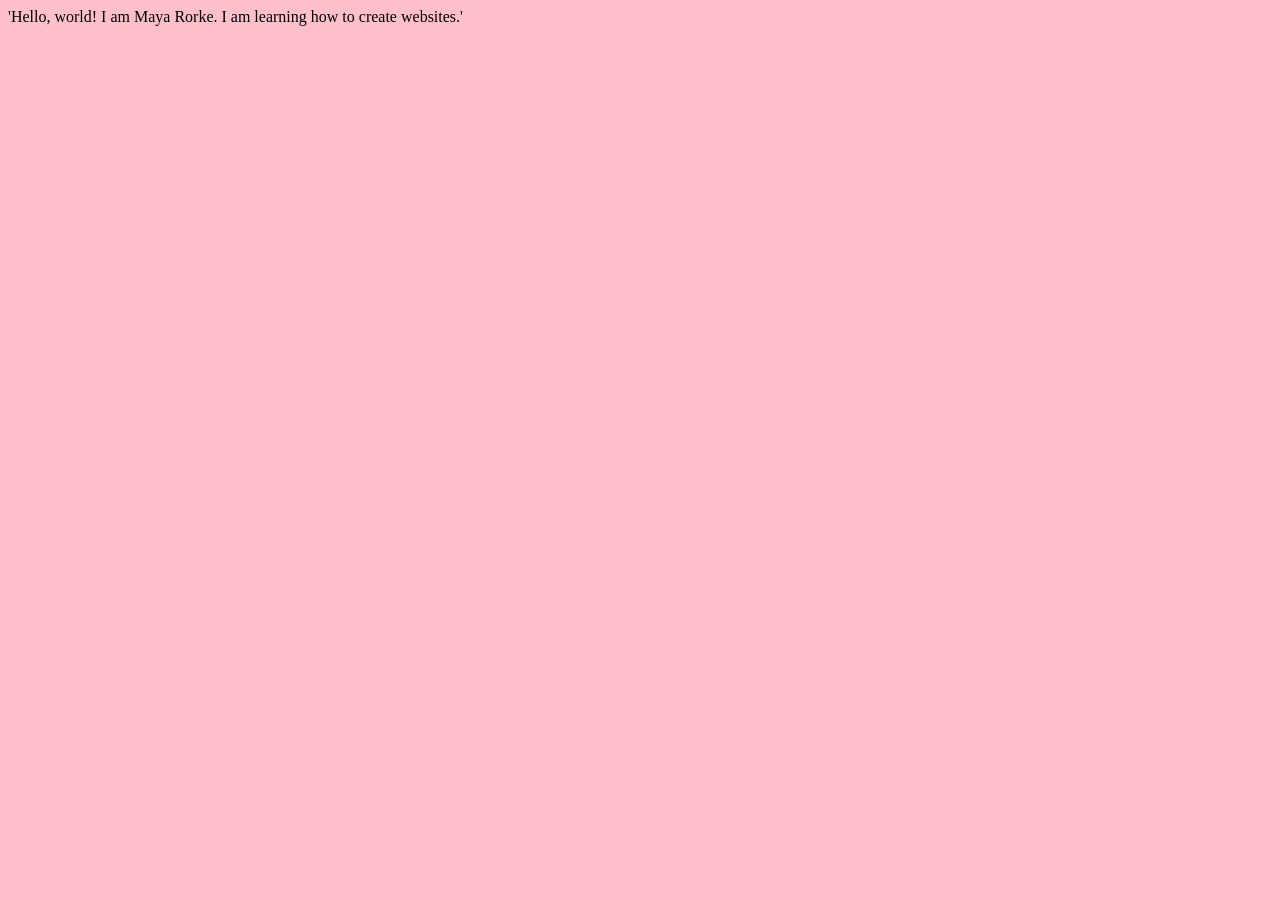
==== index.html @ 1657cd95 "Add files via upload" ====
<!DOCTYPE html>
<html lang="en">
<head>
    <meta charset="UTF-8">
    <meta name="viewport" content="width=device-width, initial-scale=1.0">
    <title>Maya's First Website</title>
    <link rel="stylesheet" href="styles.css">
</head>
<body>
    'Hello, world! I am Maya Rorke. I am learning how to create websites.'
</body>
</html>
---- styles.css ----
body {
    background-color:pink;
    
}
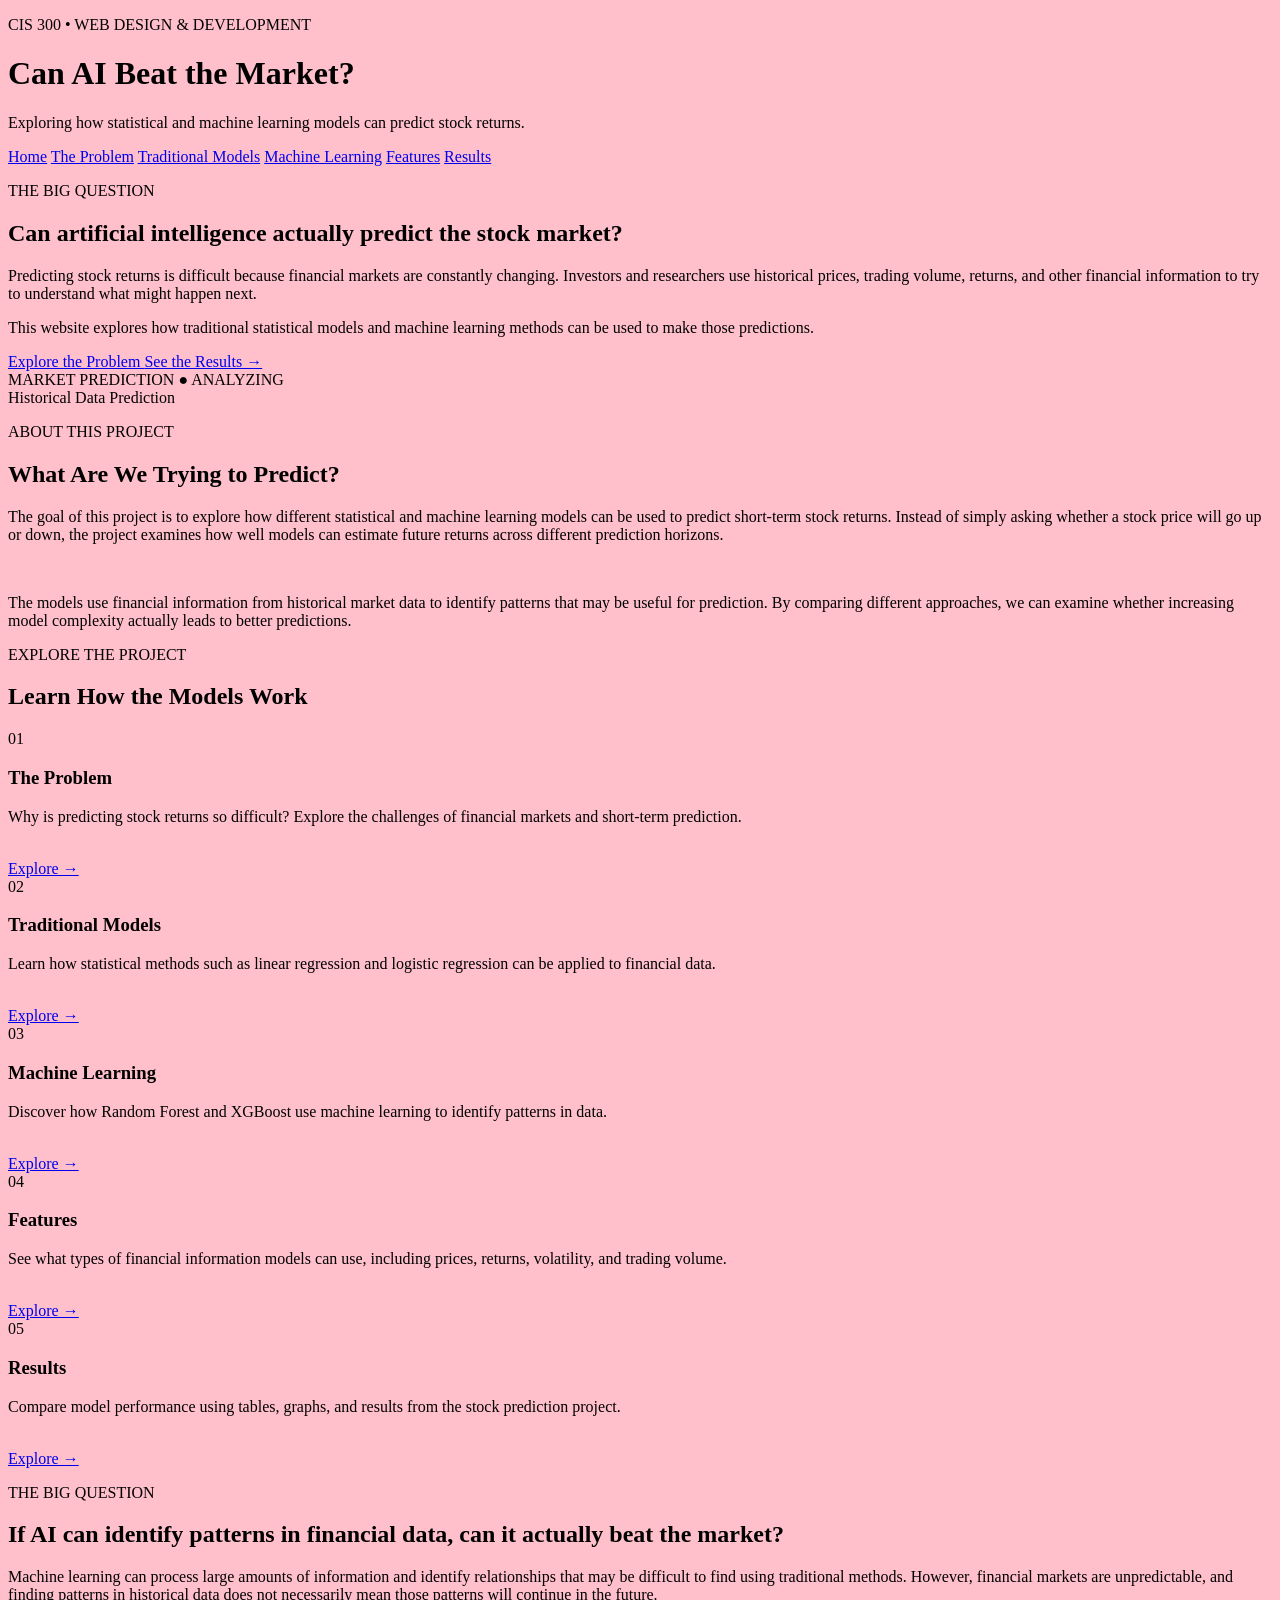
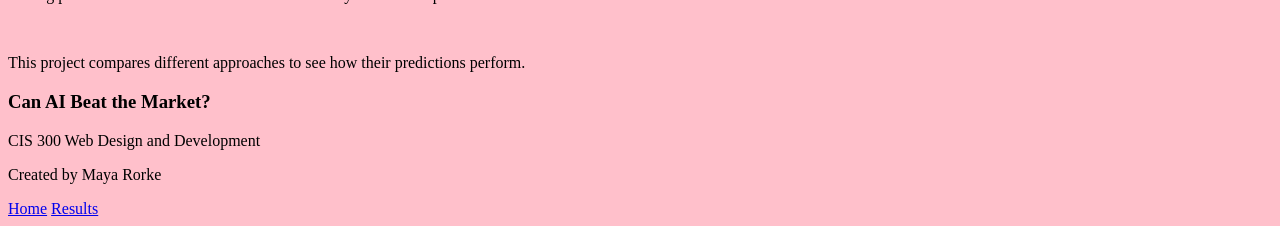
==== commit 97de89f5: "Update index.html" ====
--- a/index.html
+++ b/index.html
@@ -1,12 +1,336 @@
 <!DOCTYPE html>
 <html lang="en">
+
 <head>
     <meta charset="UTF-8">
     <meta name="viewport" content="width=device-width, initial-scale=1.0">
-    <title>Maya's First Website</title>
+
+    <title>Can AI Beat the Market?</title>
+
     <link rel="stylesheet" href="styles.css">
 </head>
+
 <body>
-    'Hello, world! I am Maya Rorke. I am learning how to create websites.'
+
+    <!-- Header -->
+    <header class="site-header">
+        <div class="header-content">
+
+            <p class="eyebrow">CIS 300 • WEB DESIGN & DEVELOPMENT</p>
+
+            <h1>Can AI Beat the Market?</h1>
+
+            <p class="tagline">
+                Exploring how statistical and machine learning models can predict stock returns.
+            </p>
+
+        </div>
+    </header>
+
+
+    <!-- Navigation -->
+    <nav class="site-nav">
+        <div class="nav-container">
+
+            <a href="index.html" class="active">Home</a>
+            <a href="problem.html">The Problem</a>
+            <a href="traditional.html">Traditional Models</a>
+            <a href="machine-learning.html">Machine Learning</a>
+            <a href="features.html">Features</a>
+            <a href="results.html">Results</a>
+
+        </div>
+    </nav>
+
+
+    <main>
+
+        <!-- Hero Section -->
+        <section class="hero">
+
+            <div class="hero-text">
+
+                <p class="section-label">THE BIG QUESTION</p>
+
+                <h2>
+                    Can artificial intelligence actually predict the stock market?
+                </h2>
+
+                <p>
+                    Predicting stock returns is difficult because financial markets
+                    are constantly changing. Investors and researchers use historical
+                    prices, trading volume, returns, and other financial information
+                    to try to understand what might happen next.
+                </p>
+
+                <p>
+                    This website explores how traditional statistical models and
+                    machine learning methods can be used to make those predictions.
+                </p>
+
+                <div class="button-row">
+
+                    <a href="problem.html" class="button">
+                        Explore the Problem
+                    </a>
+
+                    <a href="results.html" class="text-link">
+                        See the Results →
+                    </a>
+
+                </div>
+
+            </div>
+
+
+            <!-- Market Graphic -->
+            <div class="market-card">
+
+                <div class="card-top">
+                    <span>MARKET PREDICTION</span>
+                    <span class="status">● ANALYZING</span>
+                </div>
+
+                <div class="chart">
+
+                    <div class="chart-line"></div>
+
+                    <div class="chart-point point-1"></div>
+                    <div class="chart-point point-2"></div>
+                    <div class="chart-point point-3"></div>
+                    <div class="chart-point point-4"></div>
+                    <div class="chart-point point-5"></div>
+
+                </div>
+
+                <div class="chart-labels">
+                    <span>Historical Data</span>
+                    <span>Prediction</span>
+                </div>
+
+            </div>
+
+        </section>
+
+
+        <!-- Introduction -->
+        <section class="intro-section">
+
+            <div class="section-heading">
+
+                <p class="section-label">ABOUT THIS PROJECT</p>
+
+                <h2>What Are We Trying to Predict?</h2>
+
+            </div>
+
+            <p>
+                The goal of this project is to explore how different statistical
+                and machine learning models can be used to predict short-term
+                stock returns. Instead of simply asking whether a stock price will
+                go up or down, the project examines how well models can estimate
+                future returns across different prediction horizons.
+            </p>
+
+            <br>
+
+            <p>
+                The models use financial information from historical market data
+                to identify patterns that may be useful for prediction. By
+                comparing different approaches, we can examine whether increasing
+                model complexity actually leads to better predictions.
+            </p>
+
+        </section>
+
+
+        <!-- Explore Topics -->
+        <section class="intro-section">
+
+            <div class="section-heading">
+
+                <p class="section-label">EXPLORE THE PROJECT</p>
+
+                <h2>Learn How the Models Work</h2>
+
+            </div>
+
+
+            <div class="topic-grid">
+
+                <article class="topic-card">
+
+                    <span class="number">01</span>
+
+                    <h3>The Problem</h3>
+
+                    <p>
+                        Why is predicting stock returns so difficult?
+                        Explore the challenges of financial markets and
+                        short-term prediction.
+                    </p>
+
+                    <br>
+
+                    <a href="problem.html" class="text-link">
+                        Explore →
+                    </a>
+
+                </article>
+
+
+                <article class="topic-card">
+
+                    <span class="number">02</span>
+
+                    <h3>Traditional Models</h3>
+
+                    <p>
+                        Learn how statistical methods such as linear
+                        regression and logistic regression can be applied
+                        to financial data.
+                    </p>
+
+                    <br>
+
+                    <a href="traditional.html" class="text-link">
+                        Explore →
+                    </a>
+
+                </article>
+
+
+                <article class="topic-card">
+
+                    <span class="number">03</span>
+
+                    <h3>Machine Learning</h3>
+
+                    <p>
+                        Discover how Random Forest and XGBoost use
+                        machine learning to identify patterns in data.
+                    </p>
+
+                    <br>
+
+                    <a href="machine-learning.html" class="text-link">
+                        Explore →
+                    </a>
+
+                </article>
+
+
+                <article class="topic-card">
+
+                    <span class="number">04</span>
+
+                    <h3>Features</h3>
+
+                    <p>
+                        See what types of financial information models
+                        can use, including prices, returns, volatility,
+                        and trading volume.
+                    </p>
+
+                    <br>
+
+                    <a href="features.html" class="text-link">
+                        Explore →
+                    </a>
+
+                </article>
+
+
+                <article class="topic-card">
+
+                    <span class="number">05</span>
+
+                    <h3>Results</h3>
+
+                    <p>
+                        Compare model performance using tables, graphs,
+                        and results from the stock prediction project.
+                    </p>
+
+                    <br>
+
+                    <a href="results.html" class="text-link">
+                        Explore →
+                    </a>
+
+                </article>
+
+            </div>
+
+        </section>
+
+
+        <!-- Big Question -->
+        <section class="question-section">
+
+            <div>
+
+                <p class="section-label">THE BIG QUESTION</p>
+
+                <h2>
+                    If AI can identify patterns in financial data,
+                    can it actually beat the market?
+                </h2>
+
+            </div>
+
+            <div>
+
+                <p>
+                    Machine learning can process large amounts of information
+                    and identify relationships that may be difficult to find
+                    using traditional methods. However, financial markets are
+                    unpredictable, and finding patterns in historical data
+                    does not necessarily mean those patterns will continue
+                    in the future.
+                </p>
+
+                <br>
+
+                <p>
+                    This project compares different approaches to see how
+                    their predictions perform.
+                </p>
+
+            </div>
+
+        </section>
+
+    </main>
+
+
+    <!-- Footer -->
+    <footer class="site-footer">
+
+        <div>
+
+            <h3>Can AI Beat the Market?</h3>
+
+            <p>
+                CIS 300 Web Design and Development
+            </p>
+
+            <p>
+                Created by Maya Rorke
+            </p>
+
+        </div>
+
+
+        <div class="footer-links">
+
+            <a href="index.html">Home</a>
+            <a href="results.html">Results</a>
+
+        </div>
+
+    </footer>
+
 </body>
-</html>+
+</html>
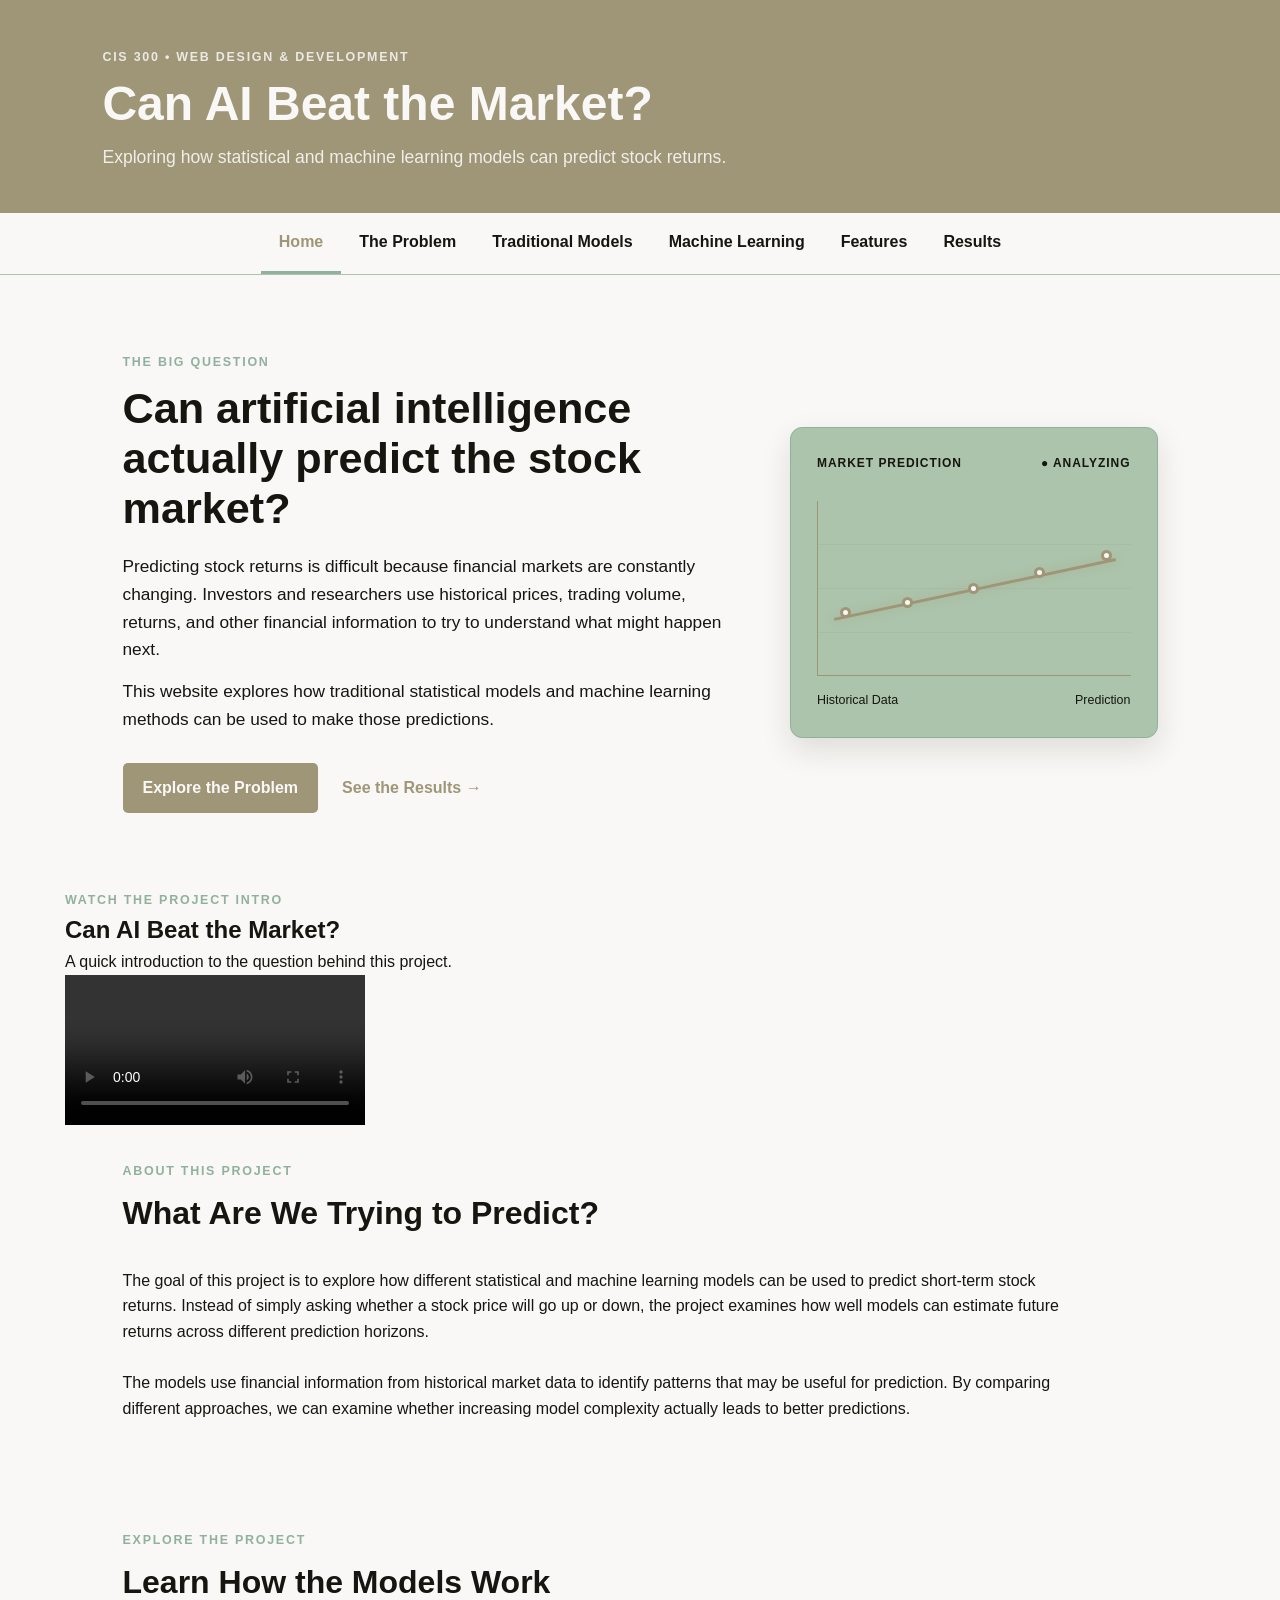
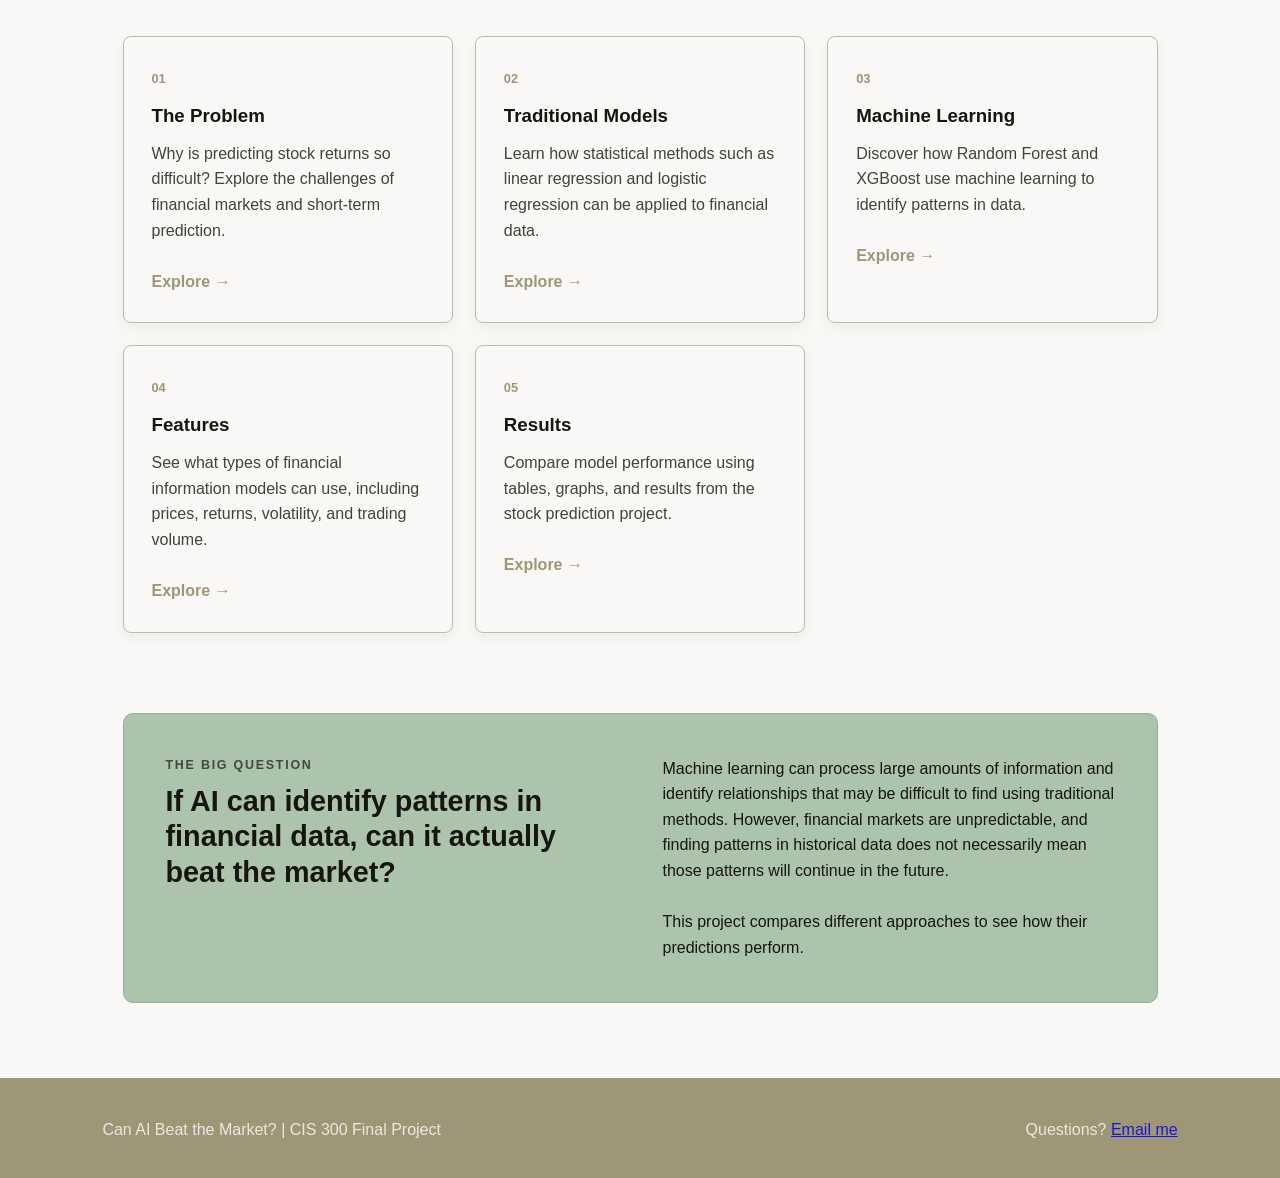
==== commit 90a20686: "Update index.html" ====
--- a/index.html
+++ b/index.html
@@ -4,6 +4,8 @@
 <head>
     <meta charset="UTF-8">
     <meta name="viewport" content="width=device-width, initial-scale=1.0">
+    <meta name="description" content="Explore how statistical and machine learning models can be used to predict stock returns across different time horizons.">
+    <meta name="keywords" content="AI, stock market, machine learning, stock prediction, financial data, linear regression, Random Forest, XGBoost">
 
     <title>Can AI Beat the Market?</title>
 
@@ -12,7 +14,6 @@
 
 <body>
 
-    <!-- Header -->
     <header class="site-header">
         <div class="header-content">
 
@@ -27,8 +28,6 @@
         </div>
     </header>
 
-
-    <!-- Navigation -->
     <nav class="site-nav">
         <div class="nav-container">
 
@@ -44,8 +43,6 @@
 
 
     <main>
-
-        <!-- Hero Section -->
         <section class="hero">
 
             <div class="hero-text">
@@ -83,7 +80,6 @@
             </div>
 
 
-            <!-- Market Graphic -->
             <div class="market-card">
 
                 <div class="card-top">
@@ -111,9 +107,23 @@
             </div>
 
         </section>
-
-
-        <!-- Introduction -->
+       
+        <section class="video-section">
+    <p class="section-label">WATCH THE PROJECT INTRO</p>
+
+    <h2>Can AI Beat the Market?</h2>
+
+    <p>
+        A quick introduction to the question behind this project.
+    </p>
+
+    <video controls>
+        <source src="ai-market-video.mp4" type="video/mp4">
+        Your browser does not support the video element.
+    </video>
+</section>
+
+
         <section class="intro-section">
 
             <div class="section-heading">
@@ -143,8 +153,6 @@
 
         </section>
 
-
-        <!-- Explore Topics -->
         <section class="intro-section">
 
             <div class="section-heading">
@@ -304,32 +312,14 @@
     </main>
 
 
-    <!-- Footer -->
     <footer class="site-footer">
-
-        <div>
-
-            <h3>Can AI Beat the Market?</h3>
-
-            <p>
-                CIS 300 Web Design and Development
-            </p>
-
-            <p>
-                Created by Maya Rorke
-            </p>
-
-        </div>
-
-
-        <div class="footer-links">
-
-            <a href="index.html">Home</a>
-            <a href="results.html">Results</a>
-
-        </div>
-
-    </footer>
+    <p>Can AI Beat the Market? | CIS 300 Final Project</p>
+
+    <p>
+        Questions?
+        <a href="mailto:mrorke@asu.edu">Email me</a>
+    </p>
+</footer>
 
 </body>
 
--- a/styles.css
+++ b/styles.css
@@ -1,4 +1,474 @@
+:root {
+    --text: #161510;
+    --background: #f9f8f6;
+    --primary: #9f9677;
+    --secondary: #acc4ab;
+    --accent: #90b19d;
+}
+
+
+
+* {
+    box-sizing: border-box;
+    margin: 0;
+    padding: 0;
+}
+
 body {
-    background-color:pink;
-    
-}+    background: var(--background);
+    color: var(--text);
+    font-family: Arial, Helvetica, sans-serif;
+    line-height: 1.6;
+}
+
+main {
+    max-width: 1150px;
+    margin: 0 auto;
+}
+
+p {
+    font-size: 1rem;
+}
+
+a {
+    transition: 0.2s ease;
+}
+
+
+.site-header {
+    background: var(--primary);
+    color: var(--background);
+    padding: 48px 8% 42px;
+}
+
+.header-content {
+    max-width: 1150px;
+    margin: 0 auto;
+}
+
+.eyebrow,
+.section-label {
+    color: var(--accent);
+    font-size: 0.78rem;
+    font-weight: bold;
+    letter-spacing: 0.14em;
+}
+
+.site-header .eyebrow {
+    color: var(--background);
+    opacity: 0.85;
+}
+
+.site-header h1 {
+    font-size: 3rem;
+    line-height: 1.1;
+    margin: 10px 0 12px;
+}
+
+.tagline {
+    color: var(--background);
+    font-size: 1.1rem;
+    opacity: 0.9;
+}
+
+
+.site-nav {
+    background: var(--background);
+    border-bottom: 1px solid var(--secondary);
+}
+
+.nav-container {
+    max-width: 1150px;
+    margin: 0 auto;
+    display: flex;
+    flex-wrap: wrap;
+    justify-content: center;
+}
+
+.site-nav a {
+    color: var(--text);
+    text-decoration: none;
+    font-weight: bold;
+    padding: 16px 18px;
+    border-bottom: 3px solid transparent;
+}
+
+.site-nav a:hover,
+.site-nav a.active {
+    color: var(--primary);
+    border-bottom-color: var(--accent);
+}
+
+
+
+.hero {
+    display: grid;
+    grid-template-columns: 1.25fr 0.75fr;
+    gap: 55px;
+    align-items: center;
+    padding: 78px 5%;
+}
+
+.hero h2 {
+    color: var(--text);
+    font-size: 2.7rem;
+    line-height: 1.15;
+    margin: 12px 0 20px;
+}
+
+.hero-text > p:not(.section-label) {
+    max-width: 650px;
+    color: var(--text);
+    font-size: 1.08rem;
+    margin-bottom: 14px;
+}
+
+.button-row {
+    display: flex;
+    align-items: center;
+    gap: 24px;
+    margin-top: 30px;
+}
+
+.button {
+    background: var(--primary);
+    color: var(--background);
+    text-decoration: none;
+    padding: 12px 20px;
+    border-radius: 5px;
+    font-weight: bold;
+}
+
+.button:hover {
+    background: var(--accent);
+    color: var(--text);
+}
+
+.text-link {
+    color: var(--primary);
+    font-weight: bold;
+    text-decoration: none;
+}
+
+.text-link:hover {
+    color: var(--accent);
+    text-decoration: underline;
+}
+
+
+
+.market-card {
+    min-height: 300px;
+    background: var(--secondary);
+    border-radius: 12px;
+    padding: 26px;
+    border: 1px solid var(--accent);
+    box-shadow: 0 12px 30px rgba(22, 21, 16, 0.12);
+}
+
+.card-top,
+.chart-labels {
+    display: flex;
+    justify-content: space-between;
+    gap: 15px;
+}
+
+.card-top {
+    color: var(--text);
+    font-size: 0.75rem;
+    font-weight: bold;
+    letter-spacing: 0.08em;
+}
+
+.status {
+    color: var(--text);
+}
+
+.chart {
+    height: 175px;
+    margin-top: 28px;
+    position: relative;
+    border-left: 1px solid var(--primary);
+    border-bottom: 1px solid var(--primary);
+
+    background: repeating-linear-gradient(
+        to bottom,
+        transparent 0,
+        transparent 43px,
+        rgba(22, 21, 16, 0.08) 44px
+    );
+}
+
+.chart-line {
+    position: absolute;
+    left: 4%;
+    right: 4%;
+    top: 50%;
+    height: 3px;
+    background: var(--primary);
+    transform: rotate(-12deg);
+    box-shadow: 0 0 10px rgba(159, 150, 119, 0.45);
+}
+
+.chart-point {
+    width: 11px;
+    height: 11px;
+    background: var(--background);
+    border: 3px solid var(--primary);
+    border-radius: 50%;
+    position: absolute;
+}
+
+.point-1 {
+    left: 7%;
+    top: 61%;
+}
+
+.point-2 {
+    left: 27%;
+    top: 55%;
+}
+
+.point-3 {
+    left: 48%;
+    top: 47%;
+}
+
+.point-4 {
+    left: 69%;
+    top: 38%;
+}
+
+.point-5 {
+    right: 6%;
+    top: 28%;
+}
+
+.chart-labels {
+    color: var(--text);
+    font-size: 0.78rem;
+    margin-top: 15px;
+}
+
+
+.intro-section {
+    padding: 30px 5% 80px;
+}
+
+.section-heading {
+    margin-bottom: 28px;
+}
+
+.section-heading h2 {
+    color: var(--text);
+    font-size: 2rem;
+    margin-top: 6px;
+}
+
+.intro-section > p {
+    max-width: 950px;
+}
+
+
+.topic-grid {
+    display: grid;
+    grid-template-columns: repeat(3, 1fr);
+    gap: 22px;
+}
+
+.topic-card {
+    background: var(--background);
+    border: 1px solid var(--secondary);
+    border-radius: 8px;
+    padding: 28px;
+    box-shadow: 0 5px 15px rgba(22, 21, 16, 0.05);
+    transition: transform 0.2s ease, box-shadow 0.2s ease;
+}
+
+.topic-card:hover {
+    transform: translateY(-4px);
+    box-shadow: 0 10px 25px rgba(22, 21, 16, 0.1);
+}
+
+.topic-card .number {
+    color: var(--primary);
+    font-size: 0.8rem;
+    font-weight: bold;
+}
+
+.topic-card h3 {
+    color: var(--text);
+    margin: 10px 0;
+}
+
+.topic-card p {
+    color: var(--text);
+    opacity: 0.8;
+}
+
+
+
+.question-section {
+    background: var(--secondary);
+    color: var(--text);
+    margin: 0 5% 75px;
+    padding: 42px;
+    border-radius: 10px;
+    display: grid;
+    grid-template-columns: 1fr 1fr;
+    gap: 45px;
+    border: 1px solid var(--accent);
+}
+
+.question-section .section-label {
+    color: var(--text);
+    opacity: 0.7;
+}
+
+.question-section h2 {
+    font-size: 1.8rem;
+    line-height: 1.25;
+    margin-top: 8px;
+}
+
+.question-section p {
+    color: var(--text);
+}
+
+
+
+.site-footer {
+    background: var(--primary);
+    color: var(--background);
+    padding: 35px 8%;
+    display: flex;
+    justify-content: space-between;
+    gap: 30px;
+}
+
+.site-footer h3 {
+    color: var(--background);
+}
+
+.site-footer p {
+    color: var(--background);
+    margin-top: 4px;
+    opacity: 0.85;
+}
+
+.footer-links {
+    display: flex;
+    flex-direction: column;
+    align-items: flex-end;
+    gap: 6px;
+}
+
+.footer-links a {
+    color: var(--background);
+    text-decoration: none;
+}
+
+.footer-links a:hover {
+    color: var(--accent);
+    text-decoration: underline;
+}
+
+
+@media (max-width: 800px) {
+
+    .site-header {
+        padding: 40px 6%;
+    }
+
+    .site-header h1 {
+        font-size: 2.3rem;
+    }
+
+    .hero,
+    .question-section {
+        grid-template-columns: 1fr;
+    }
+
+    .hero {
+        padding: 55px 6%;
+    }
+
+    .topic-grid {
+        grid-template-columns: 1fr;
+    }
+
+    .site-nav a {
+        padding: 12px 10px;
+        font-size: 0.9rem;
+    }
+
+    .site-footer {
+        flex-direction: column;
+    }
+
+    .footer-links {
+        align-items: flex-start;
+    }
+}
+
+
+@media (max-width: 500px) {
+
+    .site-header h1 {
+        font-size: 2rem;
+    }
+
+    .hero h2 {
+        font-size: 2.1rem;
+    }
+
+    .button-row {
+        flex-direction: column;
+        align-items: flex-start;
+        gap: 15px;
+    }
+
+    .question-section {
+        margin: 0 5% 50px;
+        padding: 30px;
+    }
+
+.results-group {
+    margin-top: 60px;
+}
+
+.results-group .section-heading h3 {
+    color: var(--text);
+    font-size: 1.5rem;
+    margin-top: 6px;
+}
+
+.result-graph {
+    background: var(--background);
+    border: 1px solid var(--secondary);
+    border-radius: 10px;
+    padding: 28px;
+    margin-top: 28px;
+    box-shadow: 0 5px 15px rgba(22, 21, 16, 0.05);
+}
+
+.result-graph h3 {
+    color: var(--text);
+    margin-bottom: 8px;
+}
+
+.result-graph p {
+    color: var(--text);
+    opacity: 0.8;
+    margin-bottom: 22px;
+}
+
+.result-graph img {
+    display: block;
+    width: 100%;
+    max-width: 950px;
+    height: auto;
+    margin: 0 auto;
+    border-radius: 6px;
+}
+}
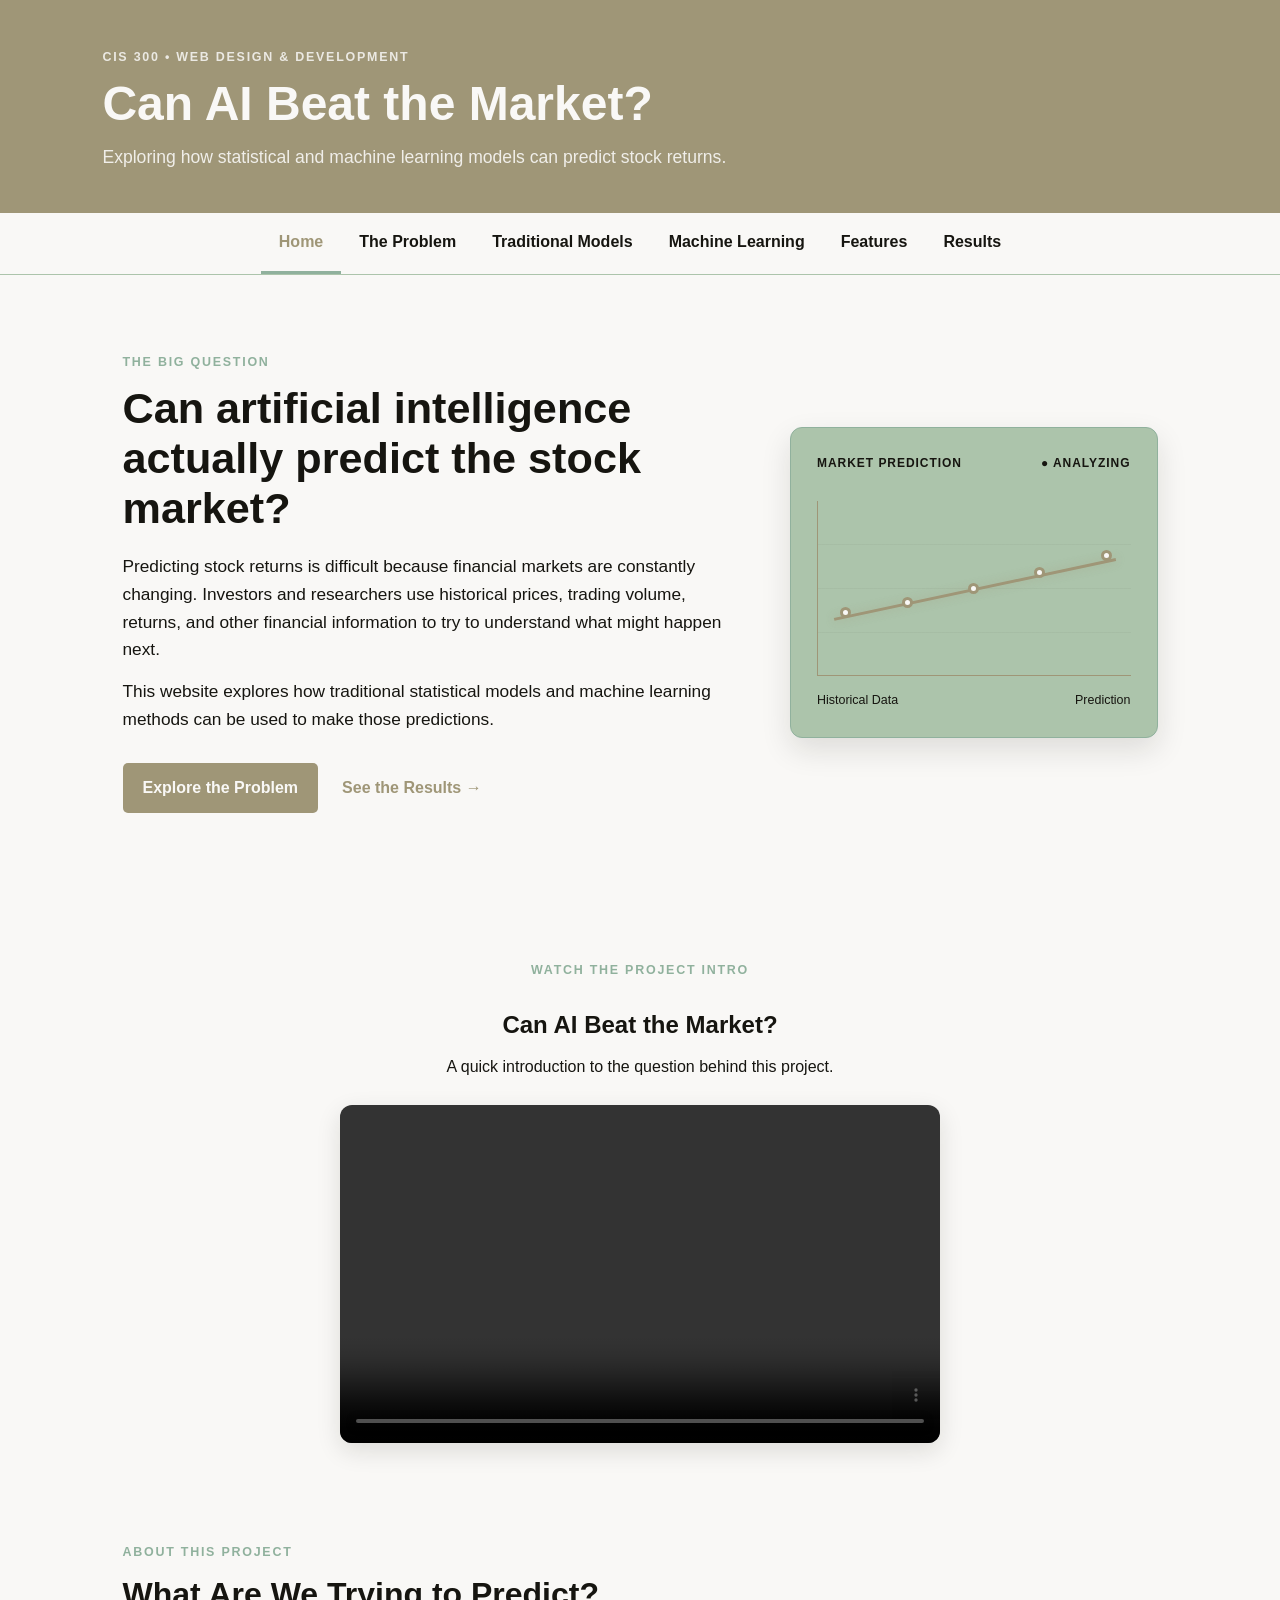
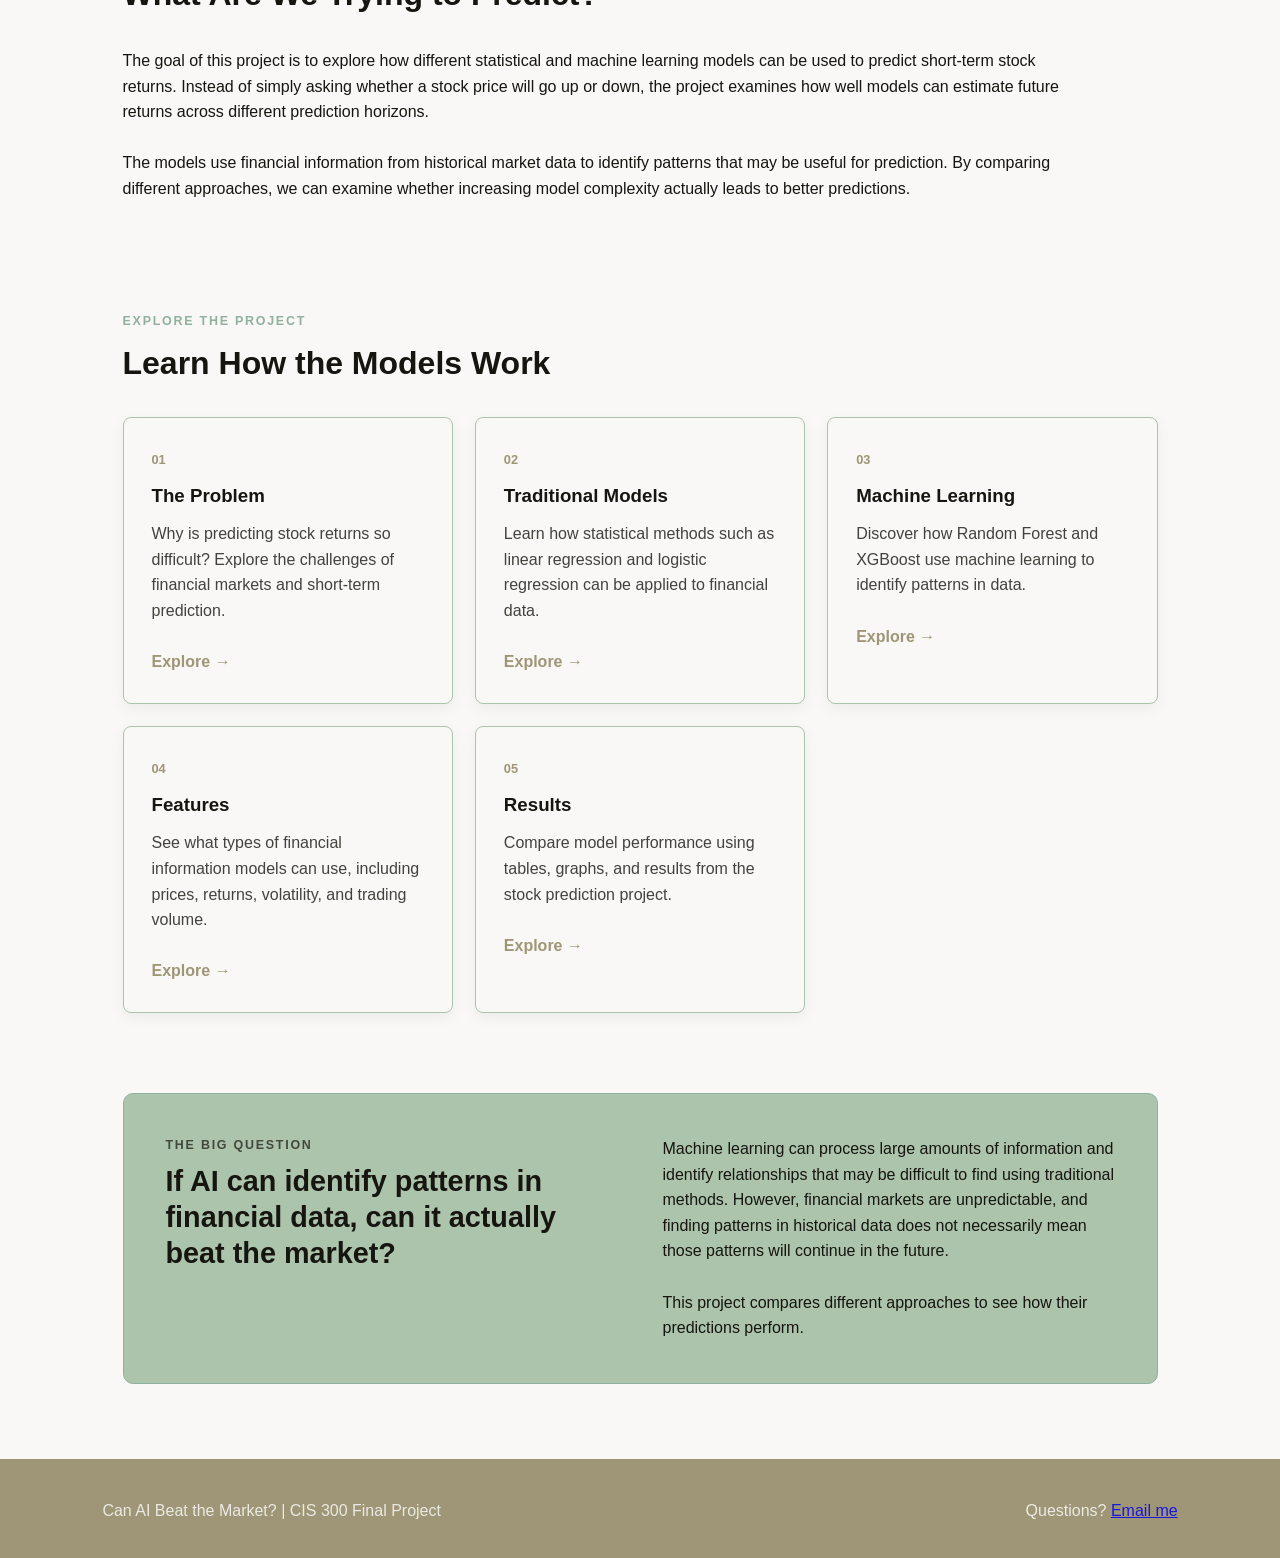
==== commit a529a22d: "Update index.html" ====
--- a/index.html
+++ b/index.html
@@ -10,6 +10,15 @@
     <title>Can AI Beat the Market?</title>
 
     <link rel="stylesheet" href="styles.css">
+    <!-- Google tag (gtag.js) -->
+<script async src="https://www.googletagmanager.com/gtag/js?id=G-351K4808JT"></script>
+<script>
+  window.dataLayer = window.dataLayer || [];
+  function gtag(){dataLayer.push(arguments);}
+  gtag('js', new Date());
+
+  gtag('config', 'G-351K4808JT');
+</script>
 </head>
 
 <body>
--- a/styles.css
+++ b/styles.css
@@ -432,6 +432,7 @@
         margin: 0 5% 50px;
         padding: 30px;
     }
+}
 
 .results-group {
     margin-top: 60px;
@@ -471,4 +472,339 @@
     margin: 0 auto;
     border-radius: 6px;
 }
-}
+.results-table-wrapper {
+    overflow-x: auto;
+    margin-top: 35px;
+    border-radius: 12px;
+    box-shadow: 0 5px 15px rgba(22, 21, 16, 0.05);
+}
+
+.results-table {
+    width: 100%;
+    border-collapse: collapse;
+    background: var(--background);
+    border: 1px solid var(--secondary);
+    min-width: 650px;
+}
+
+.results-table th {
+    background: var(--primary);
+    color: var(--background);
+    padding: 16px;
+    text-align: left;
+    font-size: 0.9rem;
+    letter-spacing: 0.03em;
+}
+
+.results-table td {
+    padding: 15px 16px;
+    border-bottom: 1px solid var(--secondary);
+    color: var(--text);
+}
+
+.results-table tr:last-child td {
+    border-bottom: none;
+}
+
+.results-table tr:hover td {
+    background: rgba(172, 196, 171, 0.18);
+}
+
+.card-grid {
+    display: grid;
+    grid-template-columns: repeat(3, 1fr);
+    gap: 24px;
+    margin-top: 40px;
+}
+
+.info-card {
+    background-color: #f9f8f6;
+    border: 1px solid rgba(159, 150, 119, 0.35);
+    border-radius: 18px;
+    padding: 28px;
+    transition: transform 0.3s ease, box-shadow 0.3s ease;
+}
+
+.info-card:hover {
+    transform: translateY(-5px);
+    box-shadow: 0 12px 30px rgba(22, 21, 16, 0.08);
+}
+
+.info-card h3 {
+    margin-top: 0;
+    margin-bottom: 12px;
+    font-size: 1.25rem;
+}
+
+.info-card p {
+    margin-bottom: 0;
+    line-height: 1.7;
+}
+
+
+
+.horizon-grid {
+    display: grid;
+    grid-template-columns: repeat(4, 1fr);
+    gap: 18px;
+    margin-top: 40px;
+}
+
+.horizon-card {
+    background-color: #acc4ab;
+    border-radius: 16px;
+    padding: 24px 18px;
+    text-align: center;
+    transition: transform 0.3s ease;
+}
+
+.horizon-card:hover {
+    transform: translateY(-5px);
+}
+
+.horizon-card strong {
+    display: block;
+    font-size: 1.15rem;
+    margin-bottom: 7px;
+}
+
+.horizon-card span {
+    font-size: 0.9rem;
+    opacity: 0.75;
+}
+
+
+.interactive-section {
+    padding: 90px 8%;
+    background-color: #161510;
+    color: #f9f8f6;
+}
+
+.interactive-section .section-heading {
+    max-width: 750px;
+    margin-bottom: 45px;
+}
+
+.interactive-section .section-heading p:last-child {
+    color: #d8d5ca;
+}
+
+.prediction-explorer {
+    max-width: 1000px;
+    margin: 0 auto;
+}
+
+.explorer-controls {
+    display: grid;
+    grid-template-columns: 1fr 1fr;
+    gap: 25px;
+    margin-bottom: 30px;
+}
+
+.explorer-controls .form-group {
+    display: flex;
+    flex-direction: column;
+}
+
+.explorer-controls label {
+    margin-bottom: 10px;
+    font-weight: 600;
+}
+
+.explorer-controls select {
+    padding: 14px 16px;
+    border: 1px solid #9f9677;
+    border-radius: 10px;
+    background-color: #f9f8f6;
+    color: #161510;
+    font-size: 1rem;
+    cursor: pointer;
+}
+
+.explorer-result {
+    background-color: #f9f8f6;
+    color: #161510;
+    border-radius: 20px;
+    padding: 40px;
+    box-shadow: 0 15px 40px rgba(0, 0, 0, 0.2);
+}
+
+.explorer-result h3 {
+    font-size: 2rem;
+    margin: 8px 0 15px;
+}
+
+.explorer-result > p:not(.eyebrow) {
+    max-width: 750px;
+    line-height: 1.7;
+}
+
+.result-stats {
+    display: grid;
+    grid-template-columns: repeat(3, 1fr);
+    gap: 18px;
+    margin-top: 35px;
+}
+
+.result-stat {
+    background-color: #acc4ab;
+    border-radius: 14px;
+    padding: 22px;
+    text-align: center;
+}
+
+.result-stat span {
+    display: block;
+    font-size: 0.85rem;
+    margin-bottom: 8px;
+    opacity: 0.75;
+}
+
+.result-stat strong {
+    font-size: 1.6rem;
+}
+
+
+.contact-section {
+    padding: 90px 8%;
+    background-color: #f9f8f6;
+}
+
+.contact-section .section-heading {
+    max-width: 700px;
+    margin-bottom: 40px;
+}
+
+.research-form {
+    max-width: 850px;
+    margin: 0 auto;
+}
+
+.form-row {
+    display: grid;
+    grid-template-columns: 1fr 1fr;
+    gap: 20px;
+}
+
+.form-group {
+    display: flex;
+    flex-direction: column;
+    margin-bottom: 22px;
+}
+
+.form-group label {
+    margin-bottom: 8px;
+    font-weight: 600;
+}
+
+.form-group input,
+.form-group select,
+.form-group textarea {
+    width: 100%;
+    box-sizing: border-box;
+    padding: 14px 16px;
+    border: 1px solid #c9c4b5;
+    border-radius: 10px;
+    background-color: white;
+    color: #161510;
+    font-family: inherit;
+    font-size: 1rem;
+    transition: border-color 0.3s ease, box-shadow 0.3s ease;
+}
+
+.form-group input:focus,
+.form-group select:focus,
+.form-group textarea:focus {
+    outline: none;
+    border-color: #90b19d;
+    box-shadow: 0 0 0 3px rgba(144, 177, 157, 0.2);
+}
+
+.form-group textarea {
+    resize: vertical;
+}
+
+.form-button {
+    border: none;
+    border-radius: 10px;
+    padding: 14px 28px;
+    background-color: #161510;
+    color: #f9f8f6;
+    font-size: 1rem;
+    font-weight: 600;
+    cursor: pointer;
+    transition: transform 0.3s ease, background-color 0.3s ease;
+}
+
+.form-button:hover {
+    background-color: #9f9677;
+    transform: translateY(-2px);
+}
+
+
+@media (max-width: 900px) {
+
+    .card-grid {
+        grid-template-columns: repeat(2, 1fr);
+    }
+
+    .horizon-grid {
+        grid-template-columns: repeat(2, 1fr);
+    }
+
+}
+
+
+@media (max-width: 650px) {
+
+    .card-grid,
+    .horizon-grid,
+    .explorer-controls,
+    .result-stats,
+    .form-row {
+        grid-template-columns: 1fr;
+    }
+
+    .interactive-section,
+    .contact-section {
+        padding: 60px 6%;
+    }
+
+    .explorer-result {
+        padding: 28px;
+    }
+
+}
+.video-section {
+    max-width: 1000px;
+    margin: 70px auto;
+    padding: 0 30px;
+    text-align: center;
+}
+
+.video-section h2 {
+    margin-bottom: 10px;
+}
+
+.video-section p {
+    margin-bottom: 25px;
+}
+
+.video-section {
+    max-width: 1000px;
+    margin: 70px auto;
+    padding: 0 30px;
+    text-align: center;
+}
+
+.video-section video {
+    display: block !important;
+    width: 600px !important;
+    height: 338px !important;
+    max-width: 90% !important;
+    max-height: 338px !important;
+    margin: 0 auto !important;
+    object-fit: contain;
+    border-radius: 12px;
+    box-shadow: 0 8px 25px rgba(22, 21, 16, 0.12);
+}
